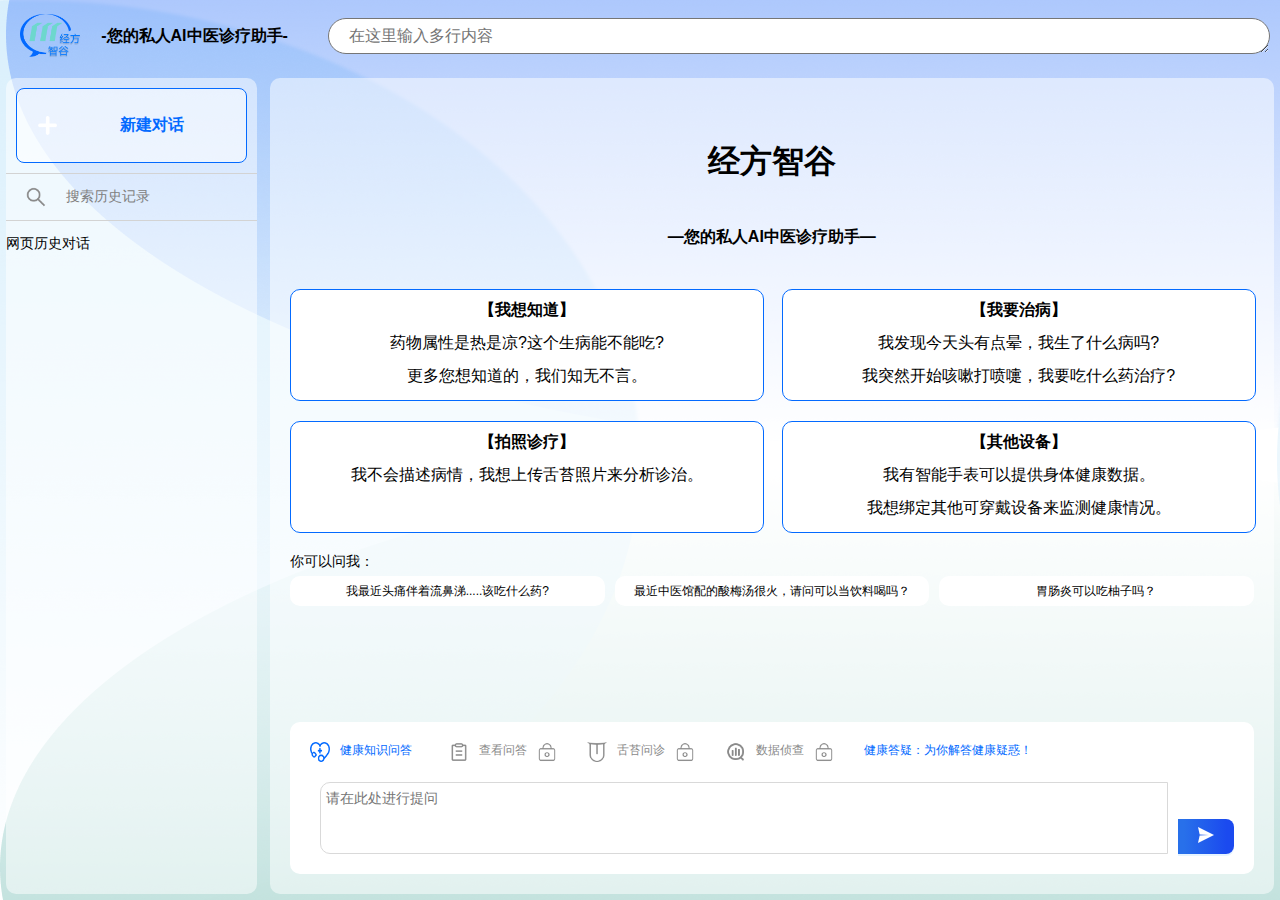
==== src/main/resources/templates/chat2.html @ 89023eea "main page v1" ====
<!DOCTYPE html>
<html>
<head>
    <meta charset="utf-8">
    <meta name="viewport" content="width=device-width, initial-scale=1">
    <title></title>
    <script src="../static/assets/js/jquery-3.7.1.min.js"></script>
    <script src="../static/assets/js/jingfang.js"></script>
    <link rel="stylesheet" href="../static/assets/css/common.css">
    <link rel="stylesheet" href="../static/assets/css/main.css">
</head>
<body>
<div class="container">
    <div class="head">
        <img class='logoimg' src="../static/assets/images/logo/logo.png"/>
        <h4 style="margin:auto 30px auto 10px;">-您的私人AI中医诊疗助手-</h4>
        <textarea placeholder="在这里输入多行内容" onfocus="clearPlaceholder(this)"></textarea>
    </div>
    <div class="body">
        <div class="left-sidebar">
            <div class="ChatHistory" id="new" style="border: 1px solid #036AFF; /* 设置边框样式，根据需要调整 */">
                <img style="margin: auto 10px;width: 20px;" src="../static/assets/images/icon/plus.png"/>
                <p style="text-align: center; flex: 1;color:#036AFF;font-size: 16px;font-weight:bold;">新建对话</p>
            </div>
            <div class="ChatHistory"
                 style="border-top: 1px solid lightgrey;border-bottom: 1px solid lightgrey; border-radius: 0;background-color:rgb(255, 255, 255,0); padding: 0;margin:0;color: grey;">
                <img style="margin: auto 20px;width: 20px;" src="../static/assets/images/icon/fill-sousuo.png"/>
                <p style=" flex: 1;">搜索历史记录</p>
            </div>
            <p class="ChatHistoryHeader" style="font-size: 14px;">网页历史对话</p>
            <div class="box"></div>
            <!--<div class="head" style="justify-content: center;">
                <div class="ChatHistory" style="flex: 1;">
                    <p style="text-align: center;flex: 1;">历史删除</p>
                </div>
                <div class="ChatHistory"style="flex: 1;">
                    <p style="text-align: center; flex: 1;">历史分享</p>
                </div>
            </div>
            <div class="ChatHistory">
                    <img style="width: 20px;"src= "pic/delete.png"/>
                    <p style="text-align: center; flex: 1; margin: 0;">批量删除</p>
            </div>-->
        </div>
        <div class="right-sidebar">
            <div class="header" id="header">
            </div>
            <div class="header1" id="header1">
                <h1>经方智谷</h1>
                <h4>—您的私人AI中医诊疗助手—</h4>
            </div>

            <div class="content" id="content">
                <div class="rectangle">
                    <h4>【我想知道】</h4>
                    <p>药物属性是热是凉?这个生病能不能吃?</p>
                    <p>更多您想知道的，我们知无不言。</p>
                </div>
                <div class="rectangle">
                    <h4>【我要治病】</h4>
                    <p>我发现今天头有点晕，我生了什么病吗?</p>
                    <p>我突然开始咳嗽打喷嚏，我要吃什么药治疗?</p>
                </div>
                <div class="rectangle">
                    <h4>【拍照诊疗】</h4>
                    <p>我不会描述病情，我想上传舌苔照片来分析诊治。</p>
                    <p></p>
                </div>
                <div class="rectangle">
                    <h4>【其他设备】</h4>
                    <p>我有智能手表可以提供身体健康数据。</p>
                    <p>我想绑定其他可穿戴设备来监测健康情况。</p>
                </div>
            </div>
            <div class="content2">
                <p style="margin:0 20px;font-size: 14px;">你可以问我：</p>
                <div class="content22">
                    <div class="rectangle2">
                        我最近头痛伴着流鼻涕.....该吃什么药?
                    </div>
                    <div class="rectangle2">
                        最近中医馆配的酸梅汤很火，请问可以当饮料喝吗？
                    </div>
                    <div class="rectangle2">
                        胃肠炎可以吃柚子吗？
                    </div>
                </div>
            </div>
            <div class="box"></div>
            <div class="foot">
                <div class="choice">
                    <div class="choiceContent">
                        <img src="../static/assets/images/icon/inquiry.png"/>
                        <p style="color: #036AFF;">健康知识问答</p>
                    </div>
                    <div class="choiceContent">
                        <img src="../static/assets/images/icon/report.png"/>
                        <p style="color: #8a8a8a;">查看问答</p>
                        <img src="../static/assets/images/icon/lock.png"/>
                    </div>
                    <div class="choiceContent">
                        <img src="../static/assets/images/icon/tongue.png"/>
                        <p style="color: #8a8a8a;">舌苔问诊</p>
                        <img src="../static/assets/images/icon/lock.png"/>
                    </div>
                    <div class="choiceContent">
                        <img src="../static/assets/images/icon/data.png"/>
                        <p style="color: #8a8a8a;">数据侦查</p>
                        <img src="../static/assets/images/icon/lock.png"/>
                    </div>
                    <p style="color: #036AFF; margin: 0px;cursor: pointer;">健康答疑：为你解答健康疑惑！</p>

                </div>
                <div class="bottom">
                    <textarea id="messageInput" placeholder="请在此处进行提问" onfocus="clearPlaceholder(this)"
                              style="color:black"></textarea>
                    <button id="hideButton" onclick="sendMessage()">
                        <svg t="1682141916531" class="icon" viewBox="0 0 1024 1024" version="1.1"
                             xmlns="http://www.w3.org/2000/svg" p-id="1271" width="16" height="16">
                            <path d="M0 1024l106.496-474.112 588.8-36.864-588.8-39.936L0 0l1024 512z" fill="#ffffff"
                                  p-id="1272"></path>
                        </svg>
                    </button>
                </div>
            </div>

        </div>
    </div>
</div>
<script>
    // 保存对话数据
    let chats;
    // 当前对话信息
    let currentChat = null;
    // 是否是新对话
    let isNew = false;
    // 当前的用户消息
    let currentUserMessage = {};
    // 事件流
    let eventSource;
    // 最后一个消息元素
    let lastBubble;

    // 开启对话
    function hideElements() {
        // 隐藏原来的内容
        document.querySelector('.header1').style.display = 'none';
        document.querySelector('.content2').style.display = 'none';
        document.querySelector('.content').style.display = 'none';
        var box = document.getElementById('header');
        box.style.height = '700px';
    }

    // 显示隐藏的内容
    function showElements() {
        document.querySelector('.header1').style.display = 'flex'
        document.querySelector('.content2').style.display = 'block';
        document.querySelector('.content').style.display = 'grid';
        var box = document.getElementById('header');
        box.style.height = 'auto';
    }

    // 清空对话内容
    function clearMessage() {
        $(".bubble").remove();
        $(".bubble.me").remove();
    }

    // 向右侧bar中添加内容
    function refreshRightBar(chatId, chatName) {
        var appendDiv = $('<div/>', {
            class: 'ChatHistory',
            text: chatName
        }).attr("chatId", chatId);
        // 设置点击展示对话详情
        appendDiv.on("click", function () {
            clearMessage();
            hideElements();
            $.ajax({
                type: "GET",
                url: "/chat/" + $(this).attr("chatId"),
                success: function (response) {
                    currentChat = response["data"]["chat"];
                    currentUserMessage = {};
                    // 展示对话
                    for (const message of currentChat["message"]) {
                        switch (message["role"]) {
                            case "user":
                                displaySendMessage(message["messageId"], message["content"]);
                                break;
                            case "assistant":
                                displayReplyMessage(message["messageId"], message["content"]);
                                break;
                        }
                    }
                }
            })
        });
        $(".ChatHistoryHeader").after(appendDiv);
    }

    document.getElementById("hideButton").addEventListener("click", hideElements);
    document.getElementById("new").addEventListener("click", createChat);
    document.getElementById('messageInput').addEventListener('keypress', function (event) {
        if (event.key === 'Enter') {
            sendMessage();
        }
    });

    // 页面刚加载时发送初始化请求
    $(document).ready(function () {
        $.ajax({
            type: "GET",
            url: "/chat/",
            success: function (response) {
                // 登录成功的处理
                chats = response["data"]["chats"];
                console.log(chats);
                // 将历史对话渲染到左侧的bar
                for (const chat of chats) {
                    refreshRightBar(chat["chatId"], chat["chatName"]);
                }
            }
        })
    })

    // 展示用户发出的信息
    function displaySendMessage(messageId, content) {
        var bubble = $('<div/>', {
            class: "bubble me",
            text: content
        }).css('white-space', 'pre-wrap');
        bubble.attr("messageId", messageId);
        $('.header').append(bubble);
    }

    // 展示服务器响应信息
    function displayReplyMessage(messageId, content) {
        var conversation = document.getElementById('header');
        var bubble = $('<div/>', {
            class: "bubble",
            text: content,
        }).css('white-space', 'pre-wrap');
        bubble.attr("messageId", messageId);
        $('.header').append(bubble);
        conversation.scrollTop = conversation.scrollHeight;

        return bubble;
    }

    function clearPlaceholder(element) {
        element.placeholder = "";
    }

    // 新建对话
    function createChat() {
        currentChat = null;
        isNew = true;
        clearMessage();
        showElements();
    }

    // 发送消息函数
    function sendMessage() {
        hideElements();
        const input = document.getElementById('messageInput');
        currentUserMessage["content"] = input.value;
        if (currentUserMessage["content"] == null || currentUserMessage["content"] === "")
            return;
        let messageId = generateUUID();
        currentUserMessage["messageId"] = messageId;
        // 先检查当前会话是否是新的，如果是新会话则需要创建
        if (isNew === true) {
            let chatId = generateUUID();
            let chat = {
                chatId: chatId,
                chatName: currentUserMessage["content"]
            };
            currentChat = chat;
            $.ajax({
                type: "POST",
                url: "/chat/",
                contentType: "application/json",
                data: JSON.stringify(chat),
            })
            currentChat["message"] = [];
        }

        input.value = '';
        displaySendMessage(messageId, currentUserMessage["content"]);

        // 创建一个bubble用于展示服务器响应信息
        lastBubble = displayReplyMessage("", "");
        // 先进行订阅然后再发消息
        subscribe();
        setTimeout(send, 1000);  // 延迟1秒后执行sendMessage函数
    }

    // 发送消息
    function send() {
        const body = {
            "messageId": currentUserMessage["messageId"],
            "text": currentUserMessage["content"],
            // 这里记录了当前chat的history对话，按照以下格式填充即可
            "messages": currentChat["message"]
        }
        fetch(`/sse/chat/${currentChat["chatId"]}`, {
            method: 'POST',
            headers: {
                'Content-Type': 'application/json'
            },
            body: JSON.stringify(body)
        });
    }

    // 订阅函数
    function subscribe() {
        return new Promise(((resolve, reject) => {
            if (eventSource) {
                eventSource.close();
            }
            // 订阅服务
            eventSource = new EventSource(`/sse/${currentChat["chatId"]}`);

            // 当event类型为end时，触发，表示传输结束，这个事件会携带整个响应内容，方便记录
            eventSource.addEventListener('end', function (event) {
                console.log("本次sse传输结束");
                console.log(event);
                // 处理服务器发送的end事件，向当前chat中追加message
                currentChat["message"].push({
                    "messageId": currentUserMessage["messageId"],
                    "role": "user",
                    "content": currentUserMessage["content"]
                });
                currentChat["message"].push({
                    "messageId": lastBubble.attr("messageId"),
                    "role": "assistant",
                    "content": JSON.parse(event["data"])["data"]
                });
                if (isNew === true) {
                    refreshRightBar(currentChat["chatId"], currentChat["chatName"]);
                    isNew = false;
                }
                currentUserMessage = {};
                lastBubble = null;
            });

            // 当event类型为error时触发，这时可能有若干种情况
            // 如果undefined !== event.data.data，则说明是服务器端出错，这时给出错误提示信息
            // 否则都认为是连接超时或eventSource的正常行为，给出重试提示就好
            eventSource.addEventListener('error', function (event) {
                if (undefined === event.data)
                    return;
                else if (undefined !== event.data.data) {
                    lastBubble.append("响应出错，请刷新页面重试！");
                }
            });

            // 当event类型为message时触发，当用户发送一条message时，会有两种情况
            // 第一种情况是消息为userMessageId和assistantMessageId，前端留作记录，不打印输出
            // 第二种情况是消息为用户消息的响应，展示给用户看的，这时就在一个容器中显示就好
            // 区分这两种情况只需要看undefined !== data["data"]["delta"]这个条件
            eventSource.onmessage = function (event) {
                var data = JSON.parse(event.data);
                if (undefined !== data["data"]["delta"])
                    lastBubble.append(data["data"]["delta"]);
                else if (undefined !== data["data"]["assistantMessageId"])
                    lastBubble.attr("messageId", data["data"]["assistantMessageId"]);
            }

            resolve();
        }))
    }
</script>
</body>
</html>
---- src/main/resources/static/assets/css/common.css ----
button {
    cursor: pointer;
}

a {
    text-decoration: none;
}
---- src/main/resources/static/assets/css/main.css ----
body {
    font-family: Arial, sans-serif;
    margin: 0;
    padding: 0;
}
.container{
    display: flex;
    flex-direction: column; /* 设置主轴方向为垂直方向 */
    height: 100vh;
    background-image: url('../images/bgs/registerbg.png');
    background-size: cover;
}
.head{
    width: 100%;
    height: 8%;
    display: flex;
}
.logoimg {
    width: auto;
    height: 60%;
    margin: auto 10px auto 20px;
}
textarea {
    margin:auto 10px;
    flex: 1; /* 设置矩形的宽度，根据需要调整 */
    height: 30px;/* 设置矩形的高度，根据需要调整 */
    border-radius: 100px;
    background-color: white; /* 设置矩形的背景颜色，根据需要调整 */
    font-size: 16px;
    line-height: 30px;
    padding-left:20px ;
}
.body{
    height: 92%;
    display: flex;
    flex-direction: row; /* 设置主轴方向为垂直方向 */
}
.left-sidebar{
    width: 20%;
    background-color: rgb(255, 255, 255,0.5);
    margin: 0.5%;
    border-radius: 10px;
    display: flex;
    flex-direction: column; /* 设置主轴方向为垂直方向 */
}
.ChatHistory{
    background-color: rgb(255, 255, 255,0.5);
    padding: 10px;
    margin: 10px;
    border-radius: 8px;
    color: black;
    font-size: 14px;
    cursor: pointer;
    display: flex;
    align-items: center;
    justify-content: space-between;
}
.right-sidebar {
    width: 80%;
    display: flex;
    flex-direction: column;
    background-color: rgba(255, 255, 255, 0.5);
    border-radius: 10px;
    margin: 0.5%;
}/*右侧属性，整体*/
.header {
    text-align: center;
    padding: 20px;
    color: black;
    padding: 0;
    display: flex;
    flex-direction: column;
    align-items: flex-start;
    padding: 20px;
    height: 0px;
    overflow-y: auto;
}/*右侧属性，头0*/

.header1{
    text-align: center;
    padding: 20px;
    color: black;
    padding: 0;
    display: flex;
    flex-direction: column;
    text-align:center;
}
.content {
    display: grid;
    grid-template-columns: repeat(2, 1fr);
    grid-gap: 20px;
    padding: 20px;
}/*右侧属性，内容区1*/
.rectangle {
    width: 100%;
    height: 100px;
    border: 1px solid #036AFF;
    background-color: rgba(255, 255, 255, 1);
    border-radius: 10px;
    text-align: center;
    display: flex;
    flex-direction: column;
    padding-top: 10px;
    cursor: pointer;

}/*右侧属性，长方形1*/
.rectangle *{
    flex: 1;
    margin: 0;
    padding: 0;
}
.content22 {
    display: grid;
    grid-template-columns: repeat(3, 1fr);
    grid-gap: 10px;
    padding: 5px 20px;
}/*右侧属性，你可以问我--内容区2*/
.rectangle2 {
    width: 100%;
    height: 30px;
    background-color: rgba(255, 255, 255, 1);
    border-radius: 10px;
    text-align: center;
    font-size: 12px;
    line-height: 30px;
    cursor: pointer;
}/*右侧属性，长方形2*/
.box{
    flex: 1;
}/*右侧属性，占位*/
.long-rectangle {
    width: 100%;
    height: 50px;
    color: #fff;
    text-align: center;
    display: flex;
    flex-direction: row;
}/*右侧属性，输入框*/
.foot{
    display: flex;
    flex-direction: column;
    background-color: rgba(255, 255, 255, 1.0);
    margin: 20px;
    border-radius: 10px;
}/*右侧属性，整块输入框3*/
.choice{
    display: flex;
    padding: 20px 20px 0 20px;
    flex-direction: row;
    font-size: 12px;
    flex-direction: row;
}/*右侧属性，3.1*/
.choiceContent{
    display: flex;
    flex-direction: row;
    width:15%;
    cursor: pointer;
}
.choiceContent img{
    width: 20px;
    height: 20px;
}
.choiceContent p{
    margin: 0 10px;
}
.bottom{
    display: flex;
    padding: 20px;
    align-items: flex-end;
}/*右侧属性，3.2*/

.bottom textarea{
    flex: 1;
    border-color: #d9d9d9;
    resize: none;
    outline: none;
    padding: 0px 5px;
    height: 70px;
    line-height: 30px;
    color: #000000;
    border-radius: 10px 0px 0px 10px;
    transition: all 0.3s,height 0s;
    font-size: 14px;
}
.bottom textarea:hover{
    border-color: #4096ff;
}
.bottom button{
    height: 35px;
    color: #fff;
    background: linear-gradient(90deg, #2870EA 10.79%, #1B4AEF 87.08%);
    box-shadow: 0 2px 0 rgba(5, 145, 255, 0.1);
    border: none;
    padding: 0 20px;
    border-radius: 0px 8px 8px 0px;
    cursor: pointer;
}
.bottom button:hover{
    background-color: #388aff;
}
/*对话气泡（备用）
.chatpdfRow{
    margin: 20px 10px;
    display: flex;
}
.chatpdfAsk{
    justify-content: flex-end;
}
.chatpdfContent{
    display: inline-block;
    border-radius: 8px;
    padding: 6px 12px;
    max-width: 500px;
    background: rgba(255, 255, 255, 0.6);
    font-size: 14px;
    box-shadow:  0px 0.3px 0.9px rgba(0, 0, 0, 0.12), 0px 1.6px 3.6px rgba(0, 0, 0, 0.16);
}
.chatpdfAsk .chatpdfContent{
    background: linear-gradient(90deg, #2870EA 10.79%, #1B4AEF 87.08%);;
    color: #fff;
}*/
.bubble {
    display: inline-block;
    background-color: #f2f2f2;
    padding: 10px 15px;
    margin: 5px;
    border-radius: 10px;
    max-width: 80%;
}

.bubble.me {
    align-self: flex-end;
    background-color: #99ddff;
}
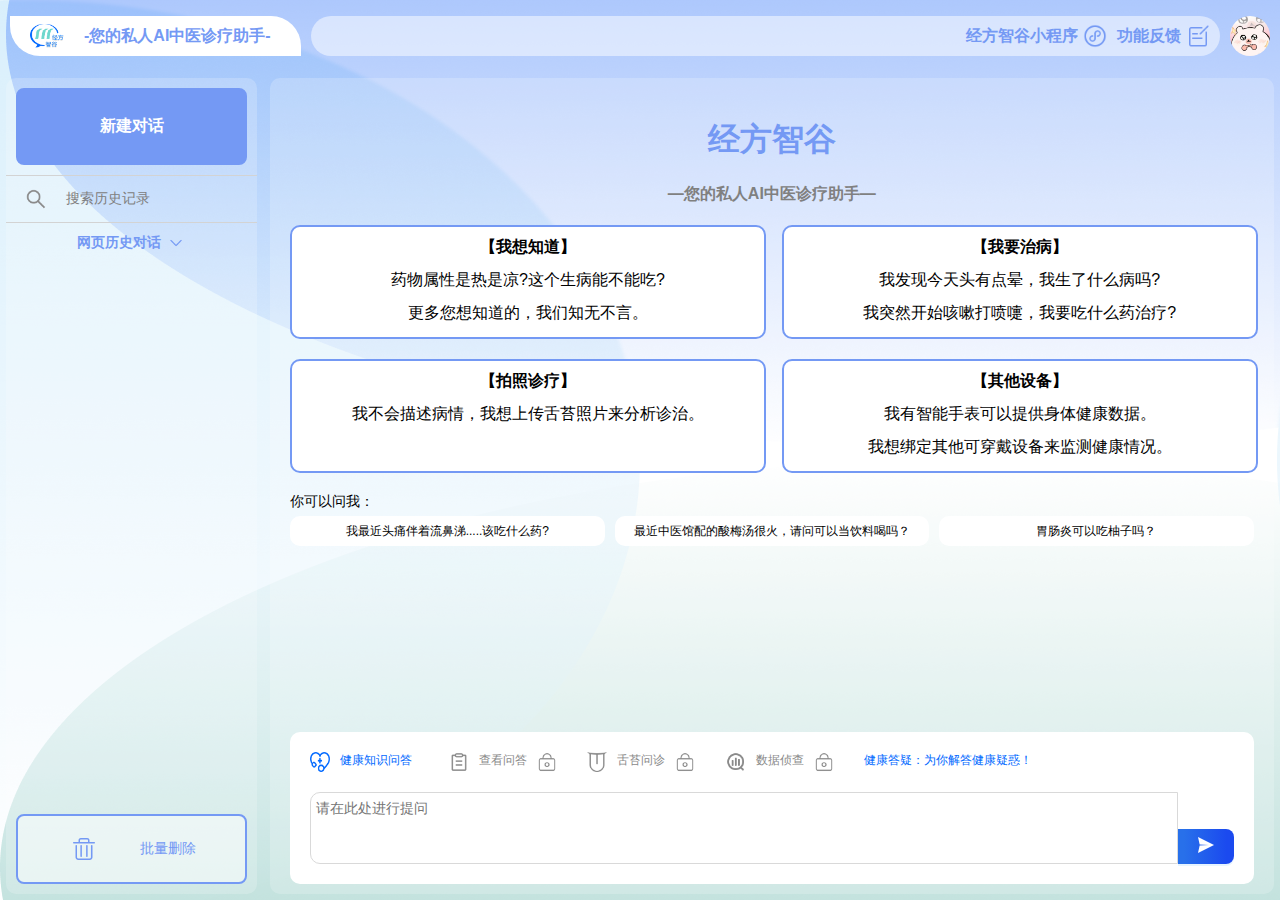
==== commit fa4a4fc1: "update artifact name" ====
--- a/src/main/resources/templates/chat2.html
+++ b/src/main/resources/templates/chat2.html
@@ -12,24 +12,43 @@
 <body>
 <div class="container">
     <div class="head">
-        <img class='logoimg' src="../static/assets/images/logo/logo.png"/>
-        <h4 style="margin:auto 30px auto 10px;">-您的私人AI中医诊疗助手-</h4>
-        <textarea placeholder="在这里输入多行内容" onfocus="clearPlaceholder(this)"></textarea>
+        <div class="background">
+            <img class='logoimg' src="../static/assets/images/logo/logo.png"/>
+            <h4 style="margin:auto 30px auto 10px; color: #7499F4;">-您的私人AI中医诊疗助手-</h4>
+        </div>
+        <div class="rec">
+            <div class="recchoice">
+                <h4 style="color:#7499F4; margin: auto 5px auto 0;">功能反馈</h4>
+                <img src="../static/assets/images/icon/remark.png"style="width: 24px; height:24px; margin: auto 10px auto 0;"/>
+            </div>
+            <div class="recchoice">
+                <h4 style="color:#7499F4; margin: auto 5px auto 0;">经方智谷小程序</h4>
+                <img src="../static/assets/images/icon/program.png"style="width: 24px; height:24px; margin: auto 10px auto 0;"/>
+            </div>          
+        </div>
+        <img src="../static/assets/images/icon/icon.png"style="border-radius: 50%;width: 40px;height: 40px;margin: auto 10px auto 0px;cursor: pointer;"/>
     </div>
     <div class="body">
         <div class="left-sidebar">
-            <div class="ChatHistory" id="new" style="border: 1px solid #036AFF; /* 设置边框样式，根据需要调整 */">
-                <img style="margin: auto 10px;width: 20px;" src="../static/assets/images/icon/plus.png"/>
-                <p style="text-align: center; flex: 1;color:#036AFF;font-size: 16px;font-weight:bold;">新建对话</p>
+            <div class="ChatHistory" id="new" style="background-color: #7499F4; /* 设置边框样式，根据需要调整 */">
+                <p style="text-align: center; flex: 1;color:white;font-size: 16px;font-weight:bold;">新建对话</p>
             </div>
             <div class="ChatHistory"
-                 style="border-top: 1px solid lightgrey;border-bottom: 1px solid lightgrey; border-radius: 0;background-color:rgb(255, 255, 255,0); padding: 0;margin:0;color: grey;">
+                 style="border-top: 1px solid lightgrey;border-bottom: 1px solid lightgrey; border-left:0;border-right:0;border-radius: 0;background-color:rgb(255, 255, 255,0); padding: 0;margin:0;color: grey;">
                 <img style="margin: auto 20px;width: 20px;" src="../static/assets/images/icon/fill-sousuo.png"/>
                 <p style=" flex: 1;">搜索历史记录</p>
             </div>
-            <p class="ChatHistoryHeader" style="font-size: 14px;">网页历史对话</p>
-            <div class="box"></div>
-            <!--<div class="head" style="justify-content: center;">
+            <div class="ChatHistory"style="border:0px;background-color:rgb(255, 255, 255,0); padding: 0;margin:0px; justify-content: center;height:40px;">
+                <h4 class="ChatHistoryHeader" style="font-size: 14px;color: #7499F4;margin: auto 5px auto 0;">网页历史对话</h4>
+                <img style="width: 20px;" src="../static/assets/images/icon/down.png"/>
+            </div>
+            <div class="chat"></div>
+            <div class="ChatHistory"style="margin-top: auto; /* 使用 auto 将小矩形推到容器的底部 */">
+                <img src="../static/assets/images/icon/delete.png"style="width: 32px;height: 32px;"/>
+                <p style="color:#7499F4">批量删除</p>
+            </div>
+            <!--<div class="box"></div>
+            <div class="head" style="justify-content: center;">
                 <div class="ChatHistory" style="flex: 1;">
                     <p style="text-align: center;flex: 1;">历史删除</p>
                 </div>
@@ -46,8 +65,8 @@
             <div class="header" id="header">
             </div>
             <div class="header1" id="header1">
-                <h1>经方智谷</h1>
-                <h4>—您的私人AI中医诊疗助手—</h4>
+                <h1 style="color:#7499F4;margin-top:0px">经方智谷</h1>
+                <h4 style="color:grey;margin: 0;">—您的私人AI中医诊疗助手—</h4>
             </div>
 
             <div class="content" id="content">
@@ -86,7 +105,7 @@
                     </div>
                 </div>
             </div>
-            <div class="box"></div>
+            <!--<div class="box"></div>-->
             <div class="foot">
                 <div class="choice">
                     <div class="choiceContent">
@@ -133,7 +152,7 @@
     // 当前对话信息
     let currentChat = null;
     // 是否是新对话
-    let isNew = false;
+    let isNew = true;
     // 当前的用户消息
     let currentUserMessage = {};
     // 事件流
@@ -174,6 +193,7 @@
         }).attr("chatId", chatId);
         // 设置点击展示对话详情
         appendDiv.on("click", function () {
+            isNew = false;
             clearMessage();
             hideElements();
             $.ajax({
@@ -196,7 +216,7 @@
                 }
             })
         });
-        $(".ChatHistoryHeader").after(appendDiv);
+        $('.chat').append(appendDiv);
     }
 
     document.getElementById("hideButton").addEventListener("click", hideElements);
@@ -204,6 +224,7 @@
     document.getElementById('messageInput').addEventListener('keypress', function (event) {
         if (event.key === 'Enter') {
             sendMessage();
+            element.placeholder = "";
         }
     });
 
@@ -226,25 +247,65 @@
 
     // 展示用户发出的信息
     function displaySendMessage(messageId, content) {
+        var messageContainer = $('<div/>', {
+        class: "message-container"
+        });
+
         var bubble = $('<div/>', {
             class: "bubble me",
             text: content
         }).css('white-space', 'pre-wrap');
+
+        //创建头像元素
+        var avatar = $('<img/>', {
+        class: "avatar",
+        src: "../static/assets/images/icon/icon.png", // 替换成你的头像路径
+        alt: "Avatar"
+    });
+
+        // 为新创建的 <div> 元素添加名为 "messageId" 的属性，值为 messageId 参数
         bubble.attr("messageId", messageId);
-        $('.header').append(bubble);
+        // 将头像和聊天气泡追加到父容器中
+        messageContainer.append(bubble).append(avatar);
+
+        // 将父容器追加到 '.header' 元素中
+        $('.header').append(messageContainer);
     }
 
     // 展示服务器响应信息
     function displayReplyMessage(messageId, content) {
         var conversation = document.getElementById('header');
+        //var bubble = $('<div/>', {
+        //    class: "bubble",
+        //    text: content,
+        //}).css('white-space', 'pre-wrap');
+        //bubble.attr("messageId", messageId);
+        //$('.header').append(bubble);
+        var messageContainer = $('<div/>', {
+        class: "message-container1"
+        });
+
         var bubble = $('<div/>', {
             class: "bubble",
-            text: content,
+            text: content
         }).css('white-space', 'pre-wrap');
+
+        //创建头像元素
+        var avatar = $('<img/>', {
+        class: "avatar1",
+        src: "../static/assets/images/logo/logo.png", // 替换成你的头像路径
+        alt: "Avatar"
+    });
+
+        // 为新创建的 <div> 元素添加名为 "messageId" 的属性，值为 messageId 参数
         bubble.attr("messageId", messageId);
-        $('.header').append(bubble);
+        // 将头像和聊天气泡追加到父容器中
+        messageContainer.append(avatar).append(bubble);
+
+        // 将父容器追加到 '.header' 元素中
+        $('.header').append(messageContainer);
+       
         conversation.scrollTop = conversation.scrollHeight;
-
         return bubble;
     }
 
--- a/src/main/resources/static/assets/css/main.css
+++ b/src/main/resources/static/assets/css/main.css
@@ -11,24 +11,44 @@
     background-size: cover;
 }
 .head{
+    align-items: center;
     width: 100%;
     height: 8%;
     display: flex;
+}
+.background{
+    background-color: white;
+    border-radius: 0 30px;
+    height: 40px;
+    display: flex;
+    margin: auto 0 auto 10px;
 }
 .logoimg {
     width: auto;
     height: 60%;
     margin: auto 10px auto 20px;
 }
-textarea {
+.rec{
     margin:auto 10px;
     flex: 1; /* 设置矩形的宽度，根据需要调整 */
-    height: 30px;/* 设置矩形的高度，根据需要调整 */
+    height: 40px;/* 设置矩形的高度，根据需要调整 */
     border-radius: 100px;
-    background-color: white; /* 设置矩形的背景颜色，根据需要调整 */
     font-size: 16px;
     line-height: 30px;
     padding-left:20px ;
+    background-color: rgb(255, 255, 255,0.5);
+    display: flex;
+    flex-direction: row;
+    flex-direction: row-reverse;
+    align-items: center;
+}
+.recchoice{
+    display: flex;
+    flex-direction: row;
+    align-items: center;
+    margin: 0;
+    padding: 0px;
+    cursor: pointer;
 }
 .body{
     height: 92%;
@@ -37,7 +57,7 @@
 }
 .left-sidebar{
     width: 20%;
-    background-color: rgb(255, 255, 255,0.5);
+    background-color: rgb(255, 255, 255,0.2);
     margin: 0.5%;
     border-radius: 10px;
     display: flex;
@@ -53,13 +73,14 @@
     cursor: pointer;
     display: flex;
     align-items: center;
-    justify-content: space-between;
+    justify-content: space-evenly;
+    border: 2px solid #7499F4;
 }
 .right-sidebar {
     width: 80%;
     display: flex;
     flex-direction: column;
-    background-color: rgba(255, 255, 255, 0.5);
+    background-color: rgba(255, 255, 255, 0.2);
     border-radius: 10px;
     margin: 0.5%;
 }/*右侧属性，整体*/
@@ -94,7 +115,7 @@
 .rectangle {
     width: 100%;
     height: 100px;
-    border: 1px solid #036AFF;
+    border: 2px solid #7499F4;
     background-color: rgba(255, 255, 255, 1);
     border-radius: 10px;
     text-align: center;
@@ -125,8 +146,8 @@
     line-height: 30px;
     cursor: pointer;
 }/*右侧属性，长方形2*/
-.box{
-    flex: 1;
+.chat{
+    height: 400px;
 }/*右侧属性，占位*/
 .long-rectangle {
     width: 100%;
@@ -140,8 +161,9 @@
     display: flex;
     flex-direction: column;
     background-color: rgba(255, 255, 255, 1.0);
-    margin: 20px;
-    border-radius: 10px;
+    margin: 0px 20px 10px 20px;
+    border-radius: 10px;
+    margin-top: auto; 
 }/*右侧属性，整块输入框3*/
 .choice{
     display: flex;
@@ -221,14 +243,43 @@
 }*/
 .bubble {
     display: inline-block;
-    background-color: #f2f2f2;
+    background-color: white;
     padding: 10px 15px;
     margin: 5px;
     border-radius: 10px;
     max-width: 80%;
+    text-align: left;
+    vertical-align: top; /* 顶部对齐，确保头像和聊天气泡顶部对齐 */
 }
 
 .bubble.me {
     align-self: flex-end;
-    background-color: #99ddff;
+    background-color: #7499F4;
+}
+.avatar{
+    width : 30px;
+    height : 30px;
+    border-radius: 50%; /* 圆形头像 */
+    margin-left: 10px; /* 设置头像和聊天气泡之间的间距 */
+}
+
+.message-container {
+    display: flex;
+    align-items: center; /* 垂直居中对齐 */
+    justify-content: flex-end;
+    margin-bottom: 10px;
+    width: 100%;
+}
+.message-container1 {
+    display: flex;
+    align-items: center; /* 垂直居中对齐 */
+    justify-content: flex-start;
+    margin-bottom: 10px;
+    width: 100%;
+}
+.avatar1{
+    width : 30px;
+    height : 30px;
+    border-radius: 50%; /* 圆形头像 */
+    margin-right: 10px; /* 设置头像和聊天气泡之间的间距 */
 }